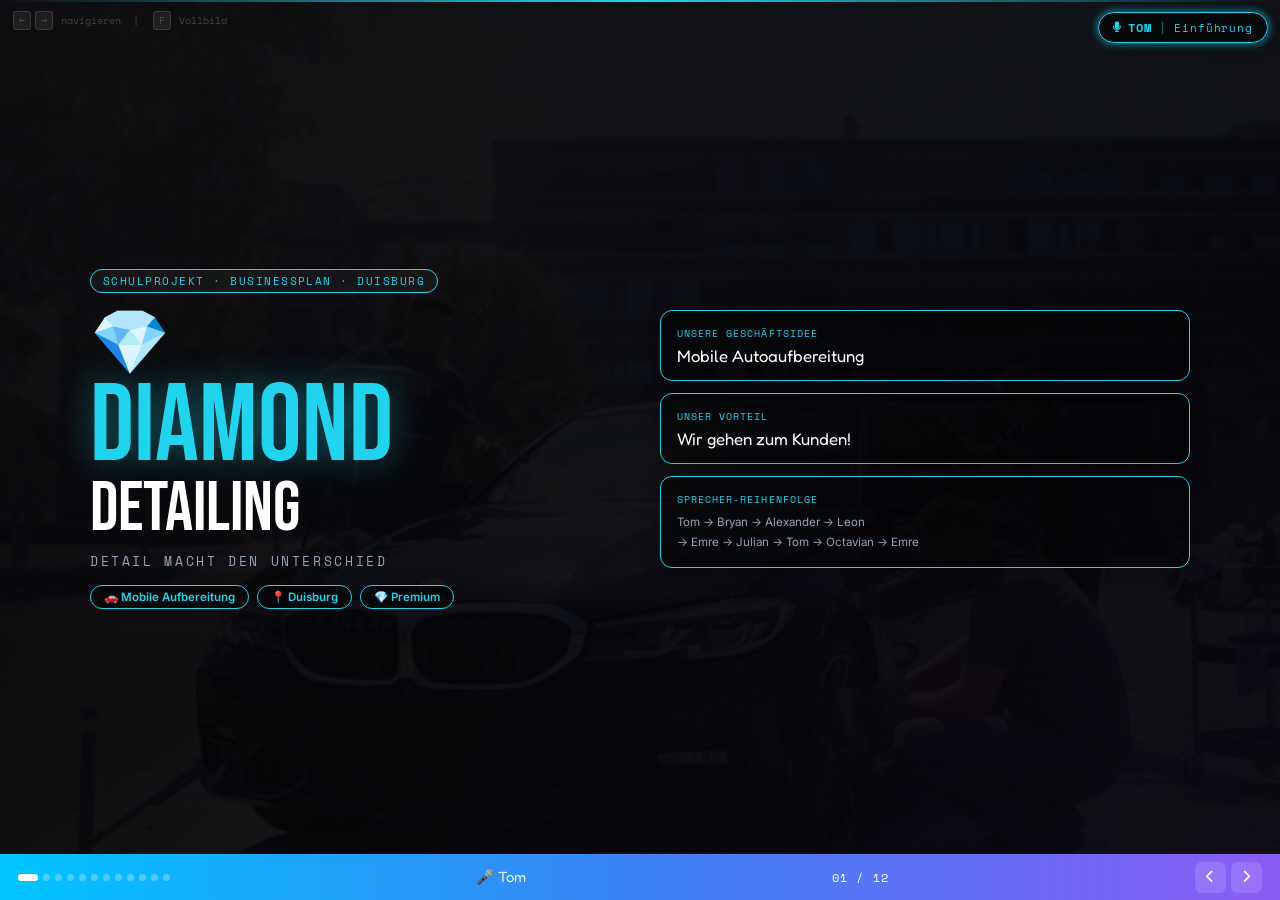
==== praesentation.html @ 2f17e59e "Add files via upload" ====
<!DOCTYPE html>
<html lang="de">
<head>
<meta charset="UTF-8">
<meta name="viewport" content="width=device-width, initial-scale=1.0">
<title>Diamond Detailing – Schulpräsentation</title>
<link href="https://fonts.googleapis.com/css2?family=Fredoka:wght@400;600;700&family=Inter:wght@300;400;500;600;700&family=Space+Mono&family=Bebas+Neue&display=swap" rel="stylesheet">
<link rel="stylesheet" href="https://cdnjs.cloudflare.com/ajax/libs/font-awesome/6.4.0/css/all.min.css">
<style>
:root {
    --bg:#050508; --text:#fff; --muted:#94a3b8;
    --card:rgba(255,255,255,0.03); --border:rgba(255,255,255,0.07);
    --tom:#22d3ee; --bryan:#a855f7; --alexander:#4ade80;
    --leon:#3b82f6; --emre:#fbbf24; --julian:#f472b6; --octavian:#f97316;
}
*,*::before,*::after{margin:0;padding:0;box-sizing:border-box}
body{background:var(--bg);color:var(--text);font-family:'Inter',sans-serif;overflow:hidden;width:100vw;height:100vh}

/* ===== PRESENTATION ===== */
#pres{width:100vw;height:100vh;position:relative;overflow:hidden}
.slide{
    position:absolute;inset:0;display:flex;flex-direction:column;
    align-items:center;justify-content:center;
    padding:30px 50px 52px;
    opacity:0;pointer-events:none;
    transform:translateX(60px);
    transition:opacity .6s ease,transform .6s cubic-bezier(.4,0,.2,1);
    background:var(--bg);overflow:hidden;
}
.slide.active{opacity:1;pointer-events:all;transform:translateX(0)}
.slide.exit{opacity:0;transform:translateX(-60px)}

/* dot grid bg */
.slide::before{
    content:'';position:absolute;inset:0;
    background-image:radial-gradient(circle,rgba(255,255,255,0.055) 1px,transparent 1px);
    background-size:36px 36px;z-index:0;pointer-events:none;
}

/* speaker accents */
.slide[data-spk="tom"]      {--ac:var(--tom)}
.slide[data-spk="bryan"]    {--ac:var(--bryan)}
.slide[data-spk="alexander"]{--ac:var(--alexander)}
.slide[data-spk="leon"]     {--ac:var(--leon)}
.slide[data-spk="emre"]     {--ac:var(--emre)}
.slide[data-spk="julian"]   {--ac:var(--julian)}
.slide[data-spk="octavian"] {--ac:var(--octavian)}

/* corner ambient glow */
.slide::after{
    content:'';position:absolute;inset:0;
    background:radial-gradient(ellipse at 0% 0%,rgba(255,255,255,0.03) 0%,transparent 50%),
               radial-gradient(ellipse at 100% 100%,rgba(168,85,247,0.04) 0%,transparent 50%);
    z-index:1;pointer-events:none;
}

.slide-inner{position:relative;z-index:2;width:100%;max-width:1100px}

/* ===== SPEAKER BADGE ===== */
.spk-badge{
    position:absolute;top:12px;right:12px;z-index:20;
    display:flex;align-items:center;gap:7px;
    padding:5px 14px;
    background:rgba(0,0,0,0.55);
    border:1px solid var(--ac);border-radius:30px;
    font-family:'Space Mono',monospace;font-size:0.7rem;
    color:var(--ac);letter-spacing:.08em;
    backdrop-filter:blur(8px);
    box-shadow:0 0 16px rgba(0,0,0,0.5),0 0 8px var(--ac);
}
.spk-badge .name{font-weight:700;font-size:0.78rem}

/* ===== SCANLINE ===== */
.scanline{
    position:absolute;top:0;left:0;right:0;height:2px;
    background:linear-gradient(90deg,transparent,var(--ac,rgba(34,211,238,.5)),transparent);
    animation:scan 6s linear infinite;z-index:3;pointer-events:none;
}
@keyframes scan{from{top:0}to{top:100%}}

/* ===== TYPOGRAPHY ===== */
.tag{
    display:inline-block;padding:3px 12px;
    background:rgba(255,255,255,0.04);border:1px solid var(--ac);
    border-radius:20px;font-size:.66rem;font-family:'Space Mono',monospace;
    text-transform:uppercase;letter-spacing:.14em;color:var(--ac);margin-bottom:9px;
}
.h1{font-family:'Bebas Neue',sans-serif;font-size:clamp(2.2rem,4.2vw,3.8rem);line-height:1;letter-spacing:.03em;margin-bottom:3px}
.h1 .ac{color:var(--ac)}
.sub{font-family:'Fredoka',sans-serif;font-size:clamp(1rem,1.8vw,1.4rem);color:var(--muted);margin-bottom:12px}
.divider{width:55px;height:3px;background:linear-gradient(90deg,var(--ac),transparent);border-radius:2px;margin:7px 0 13px}

/* ===== LAYOUT ===== */
.two-col{display:grid;grid-template-columns:1fr 1fr;gap:18px;align-items:start}
.three-col{display:grid;grid-template-columns:1fr 1fr 1fr;gap:12px}

/* ===== CARDS ===== */
.card{background:var(--card);border:1px solid var(--border);border-radius:12px;padding:14px 16px}
.ac-card{background:rgba(0,0,0,0.45);border:1px solid var(--ac);border-radius:12px;padding:14px 16px;box-shadow:0 0 20px rgba(0,0,0,.4),inset 0 0 16px rgba(0,0,0,.2)}

/* ===== BULLETS ===== */
.bullets{list-style:none;display:flex;flex-direction:column;gap:8px}
.bullets li{display:flex;align-items:flex-start;gap:8px;font-size:.87rem;line-height:1.5;color:var(--muted)}
.bullets li::before{content:'▸';color:var(--ac);font-size:.7rem;margin-top:3px;flex-shrink:0}
.bullets li strong{color:white}

/* ===== COST ROWS ===== */
.costs{display:flex;flex-direction:column;gap:3px}
.cr{display:flex;justify-content:space-between;align-items:center;padding:7px 11px;border-radius:7px;background:rgba(255,255,255,0.02);font-size:.8rem}
.cr.tot{background:rgba(0,0,0,.5);border:1px solid var(--ac);font-weight:600;margin-top:3px}
.cr-l{color:var(--muted)}
.cr-v{font-family:'Space Mono',monospace;font-weight:600}
.green{color:#4ade80}.red{color:#f87171}.amber{color:#fbbf24}.blue{color:#3b82f6}.orange{color:#f97316}
.ac-col{color:var(--ac)}

/* ===== IMAGE FRAME ===== */
.img-frame{border-radius:12px;overflow:hidden;border:2px solid rgba(255,255,255,0.09);position:relative}
.img-frame img{width:100%;height:100%;object-fit:cover;display:block}
.img-cap{position:absolute;bottom:0;left:0;right:0;padding:5px 11px;background:rgba(0,0,0,.75);font-size:.68rem;font-family:'Space Mono',monospace;color:var(--ac);text-align:center;letter-spacing:.08em}

/* ===== STEPS ===== */
.steps{display:flex;flex-direction:column;gap:7px}
.step{display:flex;gap:10px;align-items:center;padding:8px 12px;background:var(--card);border:1px solid var(--border);border-radius:8px}
.step-n{width:26px;height:26px;border-radius:50%;background:var(--ac);color:#000;font-weight:700;font-size:.75rem;display:flex;align-items:center;justify-content:center;flex-shrink:0}
.step-t{font-size:.79rem;color:var(--muted);line-height:1.4}
.step-t strong{color:white;display:block}

/* ===== GEAR GRID ===== */
.gear-grid{display:grid;grid-template-columns:1fr 1fr;gap:5px}
.gear{display:flex;justify-content:space-between;align-items:center;padding:7px 11px;background:var(--card);border:1px solid var(--border);border-radius:7px}
.gear-n{font-size:.78rem;color:var(--muted);display:flex;align-items:center;gap:6px}
.gear-p{font-family:'Space Mono',monospace;font-size:.76rem;color:var(--ac);font-weight:600}

/* ===== TARGET CARDS ===== */
.tc{display:flex;gap:12px;align-items:flex-start;padding:12px 14px;background:var(--card);border:1px solid var(--border);border-radius:12px;transition:border-color .3s}
.tc:hover{border-color:var(--ac)}
.tc-title{font-family:'Fredoka',sans-serif;font-size:.95rem;color:var(--ac);margin-bottom:4px}
.tc-desc{font-size:.76rem;color:var(--muted);line-height:1.5}

/* ===== PRICE PKG ===== */
.pkg{background:var(--card);border:1px solid var(--border);border-radius:12px;padding:16px 12px;text-align:center;position:relative}
.pkg.feat{border-color:var(--ac);background:rgba(0,0,0,.5)}
.pkg.feat::before{content:'★ BELIEBT';position:absolute;top:-9px;left:50%;transform:translateX(-50%);background:var(--ac);color:#000;font-size:.58rem;font-weight:700;font-family:'Space Mono',monospace;padding:2px 9px;border-radius:9px;letter-spacing:.08em;white-space:nowrap}
.pkg-name{font-family:'Space Mono',monospace;font-size:.66rem;color:var(--muted);text-transform:uppercase;letter-spacing:.1em;margin-bottom:5px}
.pkg-val{font-family:'Bebas Neue',sans-serif;font-size:2.3rem;color:var(--ac);line-height:1}
.pkg-desc{font-size:.7rem;color:var(--muted);margin-top:5px;line-height:1.4}

/* ===== STAT BOX ===== */
.stat{background:rgba(0,0,0,.45);border:1px solid var(--ac);border-radius:11px;padding:16px 12px;text-align:center}
.stat-n{font-family:'Bebas Neue',sans-serif;font-size:2.6rem;color:var(--ac);line-height:1;text-shadow:0 0 14px var(--ac)}
.stat-u{font-size:.65rem;color:var(--muted);font-family:'Space Mono',monospace;letter-spacing:.08em}
.stat-d{font-size:.72rem;color:var(--muted);margin-top:4px;line-height:1.4}

/* ===== CHANNEL ===== */
.chan{display:flex;gap:11px;align-items:flex-start;padding:11px 13px;background:var(--card);border:1px solid var(--border);border-radius:11px}
.chan-ico{width:38px;height:38px;border-radius:9px;display:flex;align-items:center;justify-content:center;font-size:1.1rem;flex-shrink:0}
.chan-body h4{font-family:'Fredoka',sans-serif;font-size:.88rem;margin-bottom:2px}
.chan-body p{font-size:.73rem;color:var(--muted);line-height:1.4}

/* ===== BROWSER MOCK ===== */
.browser{background:rgba(0,0,0,.55);border:1px solid rgba(255,255,255,.1);border-radius:11px;overflow:hidden}
.browser-bar{padding:7px 12px;background:rgba(255,255,255,.04);border-bottom:1px solid rgba(255,255,255,.07);display:flex;align-items:center;gap:7px}
.bdot{width:7px;height:7px;border-radius:50%}
.burl{flex:1;background:rgba(255,255,255,.05);border-radius:5px;padding:3px 9px;font-size:.68rem;font-family:'Space Mono',monospace;color:var(--muted)}

/* ===== ANIMATIONS ===== */
@keyframes fadeUp   {from{opacity:0;transform:translateY(22px)}to{opacity:1;transform:translateY(0)}}
@keyframes fadeLeft {from{opacity:0;transform:translateX(-28px)}to{opacity:1;transform:translateX(0)}}
@keyframes fadeRight{from{opacity:0;transform:translateX(28px)}to{opacity:1;transform:translateX(0)}}
@keyframes scaleIn  {from{opacity:0;transform:scale(.76)}to{opacity:1;transform:scale(1)}}
@keyframes glow{0%,100%{text-shadow:0 0 20px var(--ac)}50%{text-shadow:0 0 40px var(--ac),0 0 70px var(--ac)}}
@keyframes float{0%,100%{transform:translateY(0)}50%{transform:translateY(-8px)}}
@keyframes borderPulse{0%,100%{box-shadow:0 0 6px rgba(0,0,0,.2)}50%{box-shadow:0 0 22px var(--ac)}}

.slide.active .au{animation:fadeUp    .55s ease forwards}
.slide.active .al{animation:fadeLeft  .55s ease forwards}
.slide.active .ar{animation:fadeRight .55s ease forwards}
.slide.active .as{animation:scaleIn   .45s ease forwards}

.d1{animation-delay:.06s!important;opacity:0}
.d2{animation-delay:.18s!important;opacity:0}
.d3{animation-delay:.30s!important;opacity:0}
.d4{animation-delay:.42s!important;opacity:0}
.d5{animation-delay:.54s!important;opacity:0}
.d6{animation-delay:.66s!important;opacity:0}
.d7{animation-delay:.78s!important;opacity:0}

/* ===== NAV BAR ===== */
#nav{
    position:fixed;bottom:0;left:0;right:0;z-index:100;
    height:46px;background:linear-gradient(90deg,#00c4ff,#3b82f6,#8b5cf6);
    display:flex;align-items:center;justify-content:space-between;padding:0 18px;
}
#dots{display:flex;gap:5px;align-items:center}
.dot{width:7px;height:7px;border-radius:50%;background:rgba(255,255,255,.28);cursor:pointer;transition:all .3s}
.dot.on{background:white;width:20px;border-radius:3px}
#counter{font-family:'Space Mono',monospace;font-size:.72rem;color:white;letter-spacing:.1em}
#spk-label{font-family:'Fredoka',sans-serif;font-size:.92rem;color:white;opacity:.92}
.nb{background:rgba(255,255,255,.14);border:none;color:white;width:31px;height:31px;border-radius:7px;cursor:pointer;font-size:.82rem;display:flex;align-items:center;justify-content:center;transition:background .2s}
.nb:hover{background:rgba(255,255,255,.28)}
#ctrls{display:flex;gap:5px;align-items:center}

/* ===== HINTS ===== */
#hints{position:fixed;top:11px;left:11px;z-index:100;font-size:.63rem;font-family:'Space Mono',monospace;color:rgba(255,255,255,.22);pointer-events:none}
.k{display:inline-block;background:rgba(255,255,255,.07);border:1px solid rgba(255,255,255,.12);border-radius:3px;padding:1px 5px;margin:0 2px}

/* ===== SLIDE 1 (title bg) ===== */
.hero-bg{position:absolute;inset:0;z-index:1}
.hero-bg img{width:100%;height:100%;object-fit:cover;opacity:.18}
.hero-bg::after{content:'';position:absolute;inset:0;background:linear-gradient(135deg,rgba(5,5,8,.92) 0%,rgba(5,5,8,.65) 50%,rgba(5,5,8,.85) 100%)}
.t1-main{font-family:'Bebas Neue',sans-serif;font-size:clamp(4rem,8.5vw,8rem);line-height:.88;color:var(--ac);text-shadow:0 0 35px rgba(34,211,238,.4);animation:glow 3s ease infinite}
.t1-sub{font-family:'Bebas Neue',sans-serif;font-size:clamp(2.8rem,5.5vw,5.2rem);line-height:.95;color:white}
.t1-slogan{font-family:'Space Mono',monospace;font-size:.82rem;color:var(--muted);letter-spacing:.2em;text-transform:uppercase;margin-top:8px}
.diamond-float{font-size:4rem;animation:float 3s ease infinite;display:block}
.pill{padding:4px 13px;border-radius:18px;font-size:.72rem;font-weight:600;border:1px solid var(--ac);color:var(--ac);background:rgba(0,0,0,.4)}
</style>
</head>
<body>

<div id="hints"><span class="k">←</span><span class="k">→</span> navigieren &nbsp;|&nbsp; <span class="k">F</span> Vollbild</div>

<div id="nav">
    <div id="dots"></div>
    <span id="spk-label">🎤 Tom</span>
    <span id="counter">01 / 12</span>
    <div id="ctrls">
        <button class="nb" id="prev"><i class="fa fa-chevron-left"></i></button>
        <button class="nb" id="next"><i class="fa fa-chevron-right"></i></button>
    </div>
</div>

<div id="pres">

<!-- ════════════════════════════════════════════════════════════
     FOLIE 01 — TOM — TITELFOLIE
════════════════════════════════════════════════════════════ -->
<div class="slide active" id="s1" data-spk="tom" data-label="🎤 Tom – Einführung">
    <div class="hero-bg"><img src="hero_bmw.jpg" alt="Premium Auto"></div>
    <div class="scanline"></div>
    <div class="spk-badge"><i class="fa fa-microphone"></i><span class="name">TOM</span><span style="opacity:.6">|</span>Einführung</div>

    <div class="slide-inner" style="position:relative;z-index:5">
        <div class="two-col" style="align-items:center;gap:40px">
            <div>
                <div class="au d1"><span class="tag">Schulprojekt · Businessplan · Duisburg</span></div>
                <div class="au d2">
                    <span class="diamond-float">💎</span>
                    <div class="t1-main">DIAMOND</div>
                    <div class="t1-sub">DETAILING</div>
                </div>
                <div class="au d3"><div class="t1-slogan">DETAIL MACHT DEN UNTERSCHIED</div></div>
                <div class="au d4" style="display:flex;gap:8px;flex-wrap:wrap;margin-top:14px">
                    <span class="pill">🚗 Mobile Aufbereitung</span>
                    <span class="pill">📍 Duisburg</span>
                    <span class="pill">💎 Premium</span>
                </div>
            </div>
            <div style="display:flex;flex-direction:column;gap:12px">
                <div class="au d3 ac-card">
                    <div style="font-size:.65rem;font-family:'Space Mono',monospace;color:var(--ac);text-transform:uppercase;letter-spacing:.1em;margin-bottom:5px">Unsere Geschäftsidee</div>
                    <div style="font-family:'Fredoka',sans-serif;font-size:1.05rem">Mobile Autoaufbereitung</div>
                </div>
                <div class="au d4 ac-card">
                    <div style="font-size:.65rem;font-family:'Space Mono',monospace;color:var(--ac);text-transform:uppercase;letter-spacing:.1em;margin-bottom:5px">Unser Vorteil</div>
                    <div style="font-family:'Fredoka',sans-serif;font-size:1.05rem">Wir gehen zum Kunden!</div>
                </div>
                <div class="au d5 ac-card">
                    <div style="font-size:.65rem;font-family:'Space Mono',monospace;color:var(--ac);text-transform:uppercase;letter-spacing:.1em;margin-bottom:5px">Sprecher-Reihenfolge</div>
                    <div style="font-size:.72rem;color:var(--muted);line-height:1.8">Tom → Bryan → Alexander → Leon<br>→ Emre → Julian → Tom → Octavian → Emre</div>
                </div>
            </div>
        </div>
    </div>
</div>

<!-- ════════════════════════════════════════════════════════════
     FOLIE 02 — TOM — GESCHÄFTSIDEE + DER UNTERSCHIED
════════════════════════════════════════════════════════════ -->
<div class="slide" id="s2" data-spk="tom" data-label="🎤 Tom – Geschäftsidee">
    <div class="scanline"></div>
    <div class="spk-badge"><i class="fa fa-microphone"></i><span class="name">TOM</span><span style="opacity:.6">|</span>Geschäftsidee</div>

    <div class="slide-inner">
        <div class="au d1">
            <span class="tag">Folie 02 · Der Unterschied</span>
            <h2 class="h1">DER <span class="ac">UNTERSCHIED</span></h2>
            <p class="sub">Wir gehen zum Kunden – der Kunde muss nicht zu uns!</p>
            <div class="divider"></div>
        </div>
        <div class="two-col">
            <div>
                <ul class="bullets au d2">
                    <li>Wir haben uns als Geschäftsidee eine <strong>mobile Autoaufbereitung</strong> überlegt</li>
                    <li>Name: <strong>Diamond Detailing</strong> – Fahrzeuge professionell innen & außen reinigen</li>
                    <li>Im Gegensatz zu normalen Waschanlagen <strong>fahren wir direkt zum Kunden</strong></li>
                    <li>Kunden <strong>sparen Zeit</strong> – kein Extra-Trip zur Waschanlage nötig</li>
                    <li>Unsere Konkurrenz: normale Waschanlagen, die keinen <strong>mobilen Service</strong> anbieten</li>
                    <li>Besonders praktisch für <strong>Firmen oder Menschen mit wenig Zeit</strong></li>
                </ul>
                <div class="au d4" style="margin-top:14px;display:grid;grid-template-columns:1fr 1fr;gap:10px">
                    <div style="background:rgba(255,75,43,.06);border:1px solid rgba(255,75,43,.25);border-radius:10px;padding:12px;text-align:center">
                        <div style="font-size:1.4rem;margin-bottom:4px">😤</div>
                        <div style="font-family:'Fredoka',sans-serif;font-size:.88rem;color:#f87171">Normale Waschanlage</div>
                        <div style="font-size:.7rem;color:var(--muted);margin-top:3px">Kunde muss selbst hinfahren</div>
                    </div>
                    <div style="background:rgba(34,211,238,.06);border:1px solid rgba(34,211,238,.3);border-radius:10px;padding:12px;text-align:center">
                        <div style="font-size:1.4rem;margin-bottom:4px">😊</div>
                        <div style="font-family:'Fredoka',sans-serif;font-size:.88rem;color:var(--ac)">Diamond Detailing</div>
                        <div style="font-size:.7rem;color:var(--muted);margin-top:3px">Wir kommen zum Kunden!</div>
                    </div>
                </div>
            </div>
            <div class="au d3">
                <div class="img-frame" style="height:290px">
                    <img src="before.jpg" alt="Schmutziges Auto – das Problem" style="object-position:center">
                    <div class="img-cap">⚠️ VORHER – ohne professionelle Aufbereitung</div>
                </div>
                <div class="au d5" style="margin-top:10px;padding:11px 14px;background:rgba(34,211,238,.06);border:1px solid rgba(34,211,238,.25);border-radius:10px;text-align:center">
                    <div style="font-size:1.5rem;font-family:'Fredoka',sans-serif;color:var(--ac)">WIR LÖSEN DIESES PROBLEM</div>
                    <div style="font-size:.73rem;color:var(--muted);margin-top:2px">Mobil · Professionell · Direkt bei dir zuhause</div>
                </div>
            </div>
        </div>
    </div>
</div>

<!-- ════════════════════════════════════════════════════════════
     FOLIE 03 — BRYAN — DIENSTLEISTUNGEN + ABLAUF
════════════════════════════════════════════════════════════ -->
<div class="slide" id="s3" data-spk="bryan" data-label="🎤 Bryan – Dienstleistungen">
    <div class="scanline"></div>
    <div class="spk-badge"><i class="fa fa-microphone"></i><span class="name">BRYAN</span><span style="opacity:.6">|</span>Dienstleistungen</div>

    <div class="slide-inner">
        <div class="au d1">
            <span class="tag">Folie 03 · Produkt & Dienstleistung</span>
            <h2 class="h1">DIENST<span class="ac">LEISTUNGEN</span></h2>
            <div class="divider"></div>
        </div>
        <div class="two-col">
            <div>
                <div class="three-col au d2" style="margin-bottom:12px">
                    <div class="card" style="text-align:center;border-color:rgba(168,85,247,.3)">
                        <div style="font-size:2rem;margin-bottom:8px">🛁</div>
                        <div style="font-family:'Fredoka',sans-serif;font-size:.95rem;color:var(--ac);margin-bottom:4px">Innenreinigung</div>
                        <div style="font-size:.72rem;color:var(--muted)">Saugen, Wischen, Polster, Desinfizieren</div>
                    </div>
                    <div class="card" style="text-align:center;border-color:rgba(168,85,247,.3)">
                        <div style="font-size:2rem;margin-bottom:8px">🚿</div>
                        <div style="font-family:'Fredoka',sans-serif;font-size:.95rem;color:var(--ac);margin-bottom:4px">Außenwäsche</div>
                        <div style="font-size:.72rem;color:var(--muted)">Handwäsche, Felgen, Glas, Trocknung</div>
                    </div>
                    <div class="card" style="text-align:center;border-color:rgba(168,85,247,.3)">
                        <div style="font-size:2rem;margin-bottom:8px">✨</div>
                        <div style="font-family:'Fredoka',sans-serif;font-size:.95rem;color:var(--ac);margin-bottom:4px">Politur</div>
                        <div style="font-size:.72rem;color:var(--muted)">Lackpolitur, Kratzer, Wachs, Schutz</div>
                    </div>
                </div>
                <div class="au d4">
                    <div class="img-frame" style="height:200px">
                        <img src="after.jpg" alt="Sauberes Fahrzeug – Ergebnis">
                        <div class="img-cap">✅ NACHHER – das Ergebnis unserer Arbeit</div>
                    </div>
                </div>
            </div>
            <div>
                <div style="font-family:'Fredoka',sans-serif;font-size:.95rem;color:var(--ac);margin-bottom:8px" class="au d2">📋 Ablauf bei jedem Auftrag</div>
                <div class="steps au d3">
                    <div class="step"><div class="step-n">1</div><div class="step-t"><strong>Termin vereinbaren</strong>WhatsApp, Website oder Telefon</div></div>
                    <div class="step"><div class="step-n">2</div><div class="step-t"><strong>Anfahrt zum Kunden</strong>Wir kommen mit allem Equipment</div></div>
                    <div class="step"><div class="step-n">3</div><div class="step-t"><strong>Außen reinigen</strong>Hochdruckreiniger, Handwäsche, Felgen</div></div>
                    <div class="step"><div class="step-n">4</div><div class="step-t"><strong>Innen saugen & reinigen</strong>Nassauger, Dampfreiniger, Polster</div></div>
                    <div class="step"><div class="step-n">5</div><div class="step-t"><strong>Polieren & Finish</strong>Lackpolitur, Wachs, letzter Check</div></div>
                    <div class="step"><div class="step-n">6</div><div class="step-t"><strong>Übergabe & Zahlung</strong>Fotos, Kundenbewertung, Bezahlung</div></div>
                </div>
            </div>
        </div>
    </div>
</div>

<!-- ════════════════════════════════════════════════════════════
     FOLIE 04 — BRYAN — GERÄTE + ANSCHAFFUNGSKOSTEN
════════════════════════════════════════════════════════════ -->
<div class="slide" id="s4" data-spk="bryan" data-label="🎤 Bryan – Geräte & Kosten">
    <div class="scanline"></div>
    <div class="spk-badge"><i class="fa fa-microphone"></i><span class="name">BRYAN</span><span style="opacity:.6">|</span>Geräte & Kosten</div>

    <div class="slide-inner">
        <div class="au d1">
            <span class="tag">Folie 04 · Erste Anschaffungskosten</span>
            <h2 class="h1">GERÄTE & <span class="ac">ANSCHAFFUNG</span></h2>
            <div class="divider"></div>
        </div>
        <div class="two-col">
            <div>
                <div style="font-family:'Fredoka',sans-serif;font-size:.92rem;color:var(--ac);margin-bottom:7px" class="au d1">🔧 Benötigte Geräte + Preise</div>
                <div class="gear-grid au d2">
                    <div class="gear"><div class="gear-n"><span>🔫</span>Hochdruckreiniger</div><div class="gear-p">~300€</div></div>
                    <div class="gear"><div class="gear-n"><span>🌀</span>Industriestaubsauger</div><div class="gear-p">~200€</div></div>
                    <div class="gear"><div class="gear-n"><span>⚙️</span>Poliermaschine</div><div class="gear-p">~150€</div></div>
                    <div class="gear"><div class="gear-n"><span>🧽</span>Mikrofasertücher</div><div class="gear-p">~100€</div></div>
                    <div class="gear"><div class="gear-n"><span>🖌️</span>Bürsten-Set</div><div class="gear-p">~50€</div></div>
                    <div class="gear"><div class="gear-n"><span>🧴</span>Reinigungsmittel</div><div class="gear-p">~300€</div></div>
                    <div class="gear"><div class="gear-n"><span>🪣</span>Wasserbehälter</div><div class="gear-p">~200€</div></div>
                    <div class="gear" style="border-color:rgba(168,85,247,.4);background:rgba(168,85,247,.06)">
                        <div class="gear-n" style="color:var(--ac);font-weight:600">📦 GESAMT</div>
                        <div class="gear-p" style="font-size:.9rem">~1.300€</div>
                    </div>
                </div>
            </div>
            <div>
                <div class="au d2" style="font-family:'Fredoka',sans-serif;font-size:.92rem;color:var(--ac);margin-bottom:7px">💡 Warum diese Geräte?</div>
                <ul class="bullets au d3" style="margin-bottom:12px">
                    <li><strong>Hochdruckreiniger</strong> – für gründliche Außenwäsche, auch ohne Wasseranschluss</li>
                    <li><strong>Staubsauger</strong> – für Teppiche, Sitze und schwer erreichbare Stellen</li>
                    <li><strong>Poliermaschine</strong> – für professionellen Lackglanz bei Polituraufträgen</li>
                    <li><strong>Wasserbehälter</strong> – da wir mobil sind und keinen festen Wasseranschluss haben</li>
                    <li><strong>Reinigungsmittel</strong> – Spezialprodukte für Leder, Kunststoff, Glas, Lack</li>
                </ul>
                <div class="au d4">
                    <div class="img-frame" style="height:160px">
                        <img src="after_interior.png" alt="Sauberer Innenraum" onerror="this.parentElement.style.display='none'">
                        <div class="img-cap">✅ Professionelle Innenreinigung</div>
                    </div>
                </div>
                <div class="au d5" style="margin-top:10px;padding:12px;background:rgba(168,85,247,.08);border:1px solid rgba(168,85,247,.3);border-radius:10px;text-align:center">
                    <div style="font-size:.65rem;color:var(--muted);font-family:'Space Mono',monospace">GERÄTE GESAMT</div>
                    <div style="font-family:'Bebas Neue',sans-serif;font-size:2.3rem;color:var(--ac);line-height:1.1">~1.300 €</div>
                    <div style="font-size:.68rem;color:var(--muted)">Vans und weitere Kosten → Leon erklärt mehr</div>
                </div>
            </div>
        </div>
    </div>
</div>

<!-- ════════════════════════════════════════════════════════════
     FOLIE 05 — ALEXANDER — ZIELGRUPPE
════════════════════════════════════════════════════════════ -->
<div class="slide" id="s5" data-spk="alexander" data-label="🎤 Alexander – Zielgruppe">
    <div class="scanline"></div>
    <div class="spk-badge"><i class="fa fa-microphone"></i><span class="name">ALEXANDER</span><span style="opacity:.6">|</span>Zielgruppe</div>

    <div class="slide-inner">
        <div class="au d1">
            <span class="tag">Folie 05 · Zielgruppe</span>
            <h2 class="h1">ZIEL<span class="ac">GRUPPE</span></h2>
            <p class="sub">Wer braucht unseren Service – und warum?</p>
            <div class="divider"></div>
        </div>
        <div class="two-col">
            <div style="display:flex;flex-direction:column;gap:9px">
                <div class="tc au d2">
                    <span style="font-size:2rem;flex-shrink:0">👔</span>
                    <div>
                        <div class="tc-title">Privatkunden</div>
                        <div class="tc-desc">Berufstätige und Familien haben im Alltag keine Zeit, ihr Auto selbst gründlich zu reinigen. Sie profitieren vom mobilen Service direkt zu Hause oder bei der Arbeit.</div>
                    </div>
                </div>
                <div class="tc au d3">
                    <span style="font-size:2rem;flex-shrink:0">🏢</span>
                    <div>
                        <div class="tc-title">Firmenkunden (B2B)</div>
                        <div class="tc-desc">Unternehmen brauchen saubere Fahrzeuge für ihr Image und ihre Mitarbeiter. Besonders im Duisburger Industriegebiet gibt es viele solche Firmen.</div>
                    </div>
                </div>
                <div class="tc au d4" style="border-color:rgba(74,222,128,.3)">
                    <span style="font-size:2rem;flex-shrink:0">👵</span>
                    <div>
                        <div class="tc-title" style="color:#4ade80">Ältere Menschen</div>
                        <div class="tc-desc">Ältere Personen können oft nicht mehr selbst zur Waschanlage fahren. Sie profitieren besonders davon, dass wir direkt zu ihnen nach Hause kommen.</div>
                    </div>
                </div>
            </div>
            <div class="au d3">
                <div class="img-frame" style="height:285px">
                    <img src="elderly_customer.png" alt="Ältere Kundin mit schmutzigem Auto" onerror="this.src='before.jpg'">
                    <div class="img-cap">👵 Typische Kundin – wir kommen zu ihr nach Hause!</div>
                </div>
                <div class="au d5" style="margin-top:10px;padding:11px 14px;background:rgba(74,222,128,.05);border:1px solid rgba(74,222,128,.25);border-radius:10px">
                    <div style="font-size:.65rem;font-family:'Space Mono',monospace;color:#4ade80;margin-bottom:3px">MARKTERKENNTNIS</div>
                    <div style="font-size:.8rem;color:var(--muted)">"Viele Menschen haben keine Zeit oder Möglichkeit, ihr Auto selbst gründlich zu reinigen."</div>
                </div>
            </div>
        </div>
    </div>
</div>

<!-- ════════════════════════════════════════════════════════════
     FOLIE 06 — ALEXANDER — PREISE + UMSATZ
════════════════════════════════════════════════════════════ -->
<div class="slide" id="s6" data-spk="alexander" data-label="🎤 Alexander – Preise & Umsatz">
    <div class="scanline"></div>
    <div class="spk-badge"><i class="fa fa-microphone"></i><span class="name">ALEXANDER</span><span style="opacity:.6">|</span>Preise & Umsatz</div>

    <div class="slide-inner">
        <div class="au d1">
            <span class="tag">Folie 06 · Preise & Einnahmen</span>
            <h2 class="h1">PREISE & <span class="ac">UMSATZ</span></h2>
            <div class="divider"></div>
        </div>
        <div class="two-col">
            <div>
                <div style="font-family:'Fredoka',sans-serif;font-size:.92rem;color:var(--ac);margin-bottom:9px" class="au d1">💰 Unsere Preisstruktur</div>
                <div class="three-col au d2">
                    <div class="pkg">
                        <div class="pkg-name">Außenwäsche</div>
                        <div class="pkg-val">80€</div>
                        <div class="pkg-desc">Handwäsche, Felgen, Trocknung</div>
                    </div>
                    <div class="pkg feat">
                        <div class="pkg-name">Komplett</div>
                        <div class="pkg-val">150€</div>
                        <div class="pkg-desc">Innen + Außen, alles inklusive</div>
                    </div>
                    <div class="pkg">
                        <div class="pkg-name">Premium</div>
                        <div class="pkg-val">250€</div>
                        <div class="pkg-desc">Lackpolitur + Vollaufbereitung</div>
                    </div>
                </div>
                <div class="au d3" style="margin-top:13px">
                    <div style="font-family:'Fredoka',sans-serif;font-size:.92rem;color:var(--ac);margin-bottom:7px">📈 Umsatzplanung (realistisch)</div>
                    <div class="costs">
                        <div class="cr"><span class="cr-l">Privatkunden (Ø 20/Mo. × 115€)</span><span class="cr-v green">2.300 €</span></div>
                        <div class="cr"><span class="cr-l">Firmenkunden (2 × 500€)</span><span class="cr-v green">1.000 €</span></div>
                        <div class="cr"><span class="cr-l">Premium-Aufträge (Ø 3 × 250€)</span><span class="cr-v green">750 €</span></div>
                        <div class="cr tot"><span class="cr-l">Monatlicher Umsatz (Ziel)</span><span class="cr-v ac-col">~4.050 €</span></div>
                    </div>
                </div>
            </div>
            <div>
                <ul class="bullets au d2" style="margin-bottom:14px">
                    <li><strong>Langsam starten</strong> – realistisch planen, nicht überschätzen</li>
                    <li>Firmen brauchen saubere Fahrzeuge für ihr <strong>Image</strong></li>
                    <li>Ältere Menschen profitieren, da <strong>wir zu ihnen kommen</strong></li>
                    <li>Empfehlungsprogramm: <strong>10% Rabatt</strong> für Weiterempfehlungen</li>
                    <li>B2B-Verträge für <strong>stabile monatliche Einnahmen</strong></li>
                </ul>
                <div class="au d3" style="display:grid;grid-template-columns:1fr 1fr;gap:10px">
                    <div class="stat">
                        <div class="stat-n">48K</div>
                        <div class="stat-u">€ / JAHR</div>
                        <div class="stat-d">Jahresumsatz Ziel (Jahr 1)</div>
                    </div>
                    <div class="stat">
                        <div class="stat-n" style="font-size:2rem">Monat 4</div>
                        <div class="stat-u">BREAK-EVEN</div>
                        <div class="stat-d">Ab wann wir Gewinn machen</div>
                    </div>
                </div>
                <div class="au d4" style="margin-top:10px">
                    <div class="img-frame" style="height:140px">
                        <img src="before_wheels_new.png" alt="Vorher Felgen" onerror="this.src='before.jpg'">
                        <div class="img-cap">Vorher – Nachher: Der Unterschied ist deutlich sichtbar</div>
                    </div>
                </div>
            </div>
        </div>
    </div>
</div>

<!-- ════════════════════════════════════════════════════════════
     FOLIE 07 — LEON — STANDORT + VANS + ENTWICKLUNG
════════════════════════════════════════════════════════════ -->
<div class="slide" id="s7" data-spk="leon" data-label="🎤 Leon – Standort & Vans">
    <div class="hero-bg"><img src="duisburg_bg.png" alt="Duisburg" style="opacity:.1"></div>
    <div class="scanline"></div>
    <div class="spk-badge"><i class="fa fa-microphone"></i><span class="name">LEON</span><span style="opacity:.6">|</span>Standort & Vans</div>

    <div class="slide-inner" style="position:relative;z-index:5">
        <div class="au d1">
            <span class="tag">Folie 07 · Standort & Fahrzeuge</span>
            <h2 class="h1">STANDORT & <span class="ac">VANS</span> 📍</h2>
            <div class="divider"></div>
        </div>
        <div class="two-col">
            <div>
                <div style="font-family:'Fredoka',sans-serif;font-size:.92rem;color:var(--ac);margin-bottom:7px" class="au d1">📍 Unser Standort – Duisburg</div>
                <div style="display:flex;flex-direction:column;gap:7px" class="au d2">
                    <div style="display:flex;gap:11px;align-items:flex-start;padding:9px 13px;background:var(--card);border:1px solid var(--border);border-radius:9px">
                        <span style="font-size:1.3rem;flex-shrink:0">🏭</span>
                        <div><div style="font-family:'Fredoka',sans-serif;font-size:.88rem;margin-bottom:2px">Duisburg Industriegebiet</div><div style="font-size:.72rem;color:var(--muted)">Hohe Dichte an Firmenkunden & Gewerbebetrieben</div></div>
                    </div>
                    <div style="display:flex;gap:11px;align-items:flex-start;padding:9px 13px;background:var(--card);border:1px solid var(--border);border-radius:9px">
                        <span style="font-size:1.3rem;flex-shrink:0">🏢</span>
                        <div><div style="font-family:'Fredoka',sans-serif;font-size:.88rem;margin-bottom:2px">Viele Firmen in der Nähe</div><div style="font-size:.72rem;color:var(--muted)">Firmenflotten als direkte B2B-Kunden</div></div>
                    </div>
                    <div style="display:flex;gap:11px;align-items:flex-start;padding:9px 13px;background:var(--card);border:1px solid var(--border);border-radius:9px">
                        <span style="font-size:1.3rem;flex-shrink:0">🛣️</span>
                        <div><div style="font-family:'Fredoka',sans-serif;font-size:.88rem;margin-bottom:2px">Gute Verkehrslage</div><div style="font-size:.72rem;color:var(--muted)">A3, A40, A57 – ganz NRW erreichbar</div></div>
                    </div>
                    <div style="display:flex;gap:11px;align-items:flex-start;padding:9px 13px;background:var(--card);border:1px solid var(--border);border-radius:9px">
                        <span style="font-size:1.3rem;flex-shrink:0">🏙️</span>
                        <div><div style="font-family:'Fredoka',sans-serif;font-size:.88rem;margin-bottom:2px">Zukunft: Fester Standort</div><div style="font-size:.72rem;color:var(--muted)">Langfristig eigene Waschanlage oder Werkstatt eröffnen</div></div>
                    </div>
                </div>
            </div>
            <div>
                <div style="font-family:'Fredoka',sans-serif;font-size:.92rem;color:var(--ac);margin-bottom:7px" class="au d2">🚐 Unsere Fahrzeuge (VW Transporter)</div>
                <div class="au d3">
                    <div class="img-frame" style="height:190px;background:rgba(255,255,255,.05)">
                        <img src="diamond_vans.png" alt="Diamond Detailing Vans" style="object-fit:contain;padding:10px" onerror="this.style.display='none'">
                        <div class="img-cap">🚐 Diamond Detailing – Mit unseren gebrandeten Vans zum Kunden</div>
                    </div>
                </div>
                <div class="au d4" style="margin-top:10px">
                    <div class="costs">
                        <div class="cr"><span class="cr-l">🚐 Gebrauchte Vans (1–2 Stück)</span><span class="cr-v blue">8.000–12.000€</span></div>
                        <div class="cr"><span class="cr-l">🔨 Umbau & Ausstattung</span><span class="cr-v blue">1.000–2.000€</span></div>
                        <div class="cr tot"><span class="cr-l">Gesamt pro Van</span><span class="cr-v ac-col">~10.000–14.000€</span></div>
                    </div>
                </div>
                <ul class="bullets au d5" style="margin-top:10px">
                    <li><strong>Start:</strong> 1–2 Vans mobil fahren</li>
                    <li><strong>Ausstattung:</strong> alle Geräte + Wasser passen rein</li>
                    <li><strong>Expansion:</strong> mehr Vans bei mehr Kunden</li>
                </ul>
            </div>
        </div>
    </div>
</div>

<!-- ════════════════════════════════════════════════════════════
     FOLIE 08 — EMRE — LAUFENDE KOSTEN + VERSICHERUNGEN
════════════════════════════════════════════════════════════ -->
<div class="slide" id="s8" data-spk="emre" data-label="🎤 Emre – Laufende Kosten">
    <div class="scanline"></div>
    <div class="spk-badge"><i class="fa fa-microphone"></i><span class="name">EMRE</span><span style="opacity:.6">|</span>Laufende Kosten</div>

    <div class="slide-inner">
        <div class="au d1">
            <span class="tag">Folie 08 · Laufende Kosten & Versicherungen</span>
            <h2 class="h1">LAUFENDE <span class="ac">KOSTEN</span></h2>
            <div class="divider"></div>
        </div>
        <div class="two-col">
            <div>
                <div style="font-family:'Fredoka',sans-serif;font-size:.92rem;color:var(--ac);margin-bottom:7px" class="au d1">📅 Monatliche Kosten</div>
                <div class="costs au d2">
                    <div class="cr"><span class="cr-l">⛽ Spritkosten</span><span class="cr-v red">200–400 €</span></div>
                    <div class="cr"><span class="cr-l">🧴 Reinigungsmittel (Nachkauf)</span><span class="cr-v red">100–200 €</span></div>
                    <div class="cr"><span class="cr-l">📱 Social Media Werbung</span><span class="cr-v red">~100 €</span></div>
                    <div class="cr tot"><span class="cr-l">Monatlich gesamt</span><span class="cr-v ac-col">~400–700 €</span></div>
                </div>
                <div style="font-family:'Fredoka',sans-serif;font-size:.92rem;color:var(--ac);margin-bottom:7px;margin-top:13px" class="au d3">📆 Jährliche Kosten</div>
                <div class="costs au d4">
                    <div class="cr"><span class="cr-l">🔧 Wartung & Reparaturen</span><span class="cr-v red">500–1.000 €</span></div>
                    <div class="cr"><span class="cr-l">🛡️ Fahrzeugversicherung</span><span class="cr-v red">1.000–2.000 €</span></div>
                    <div class="cr"><span class="cr-l">🏢 Unternehmensversicherung</span><span class="cr-v red">500–1.000 €</span></div>
                    <div class="cr tot"><span class="cr-l">Jährlich gesamt</span><span class="cr-v ac-col">~2.000–4.000 €</span></div>
                </div>
            </div>
            <div>
                <div class="au d2" style="font-family:'Fredoka',sans-serif;font-size:.92rem;color:var(--ac);margin-bottom:7px">🛡️ Wichtige Versicherungen</div>
                <ul class="bullets au d3" style="margin-bottom:13px">
                    <li><strong>Kfz-Versicherung</strong> – für jeden Van verpflichtend</li>
                    <li><strong>Betriebshaftpflicht</strong> – falls am Kundenfahrzeug etwas passiert</li>
                    <li><strong>Inhaltsversicherung</strong> – für unsere Geräte im Van</li>
                    <li><strong>Rechtsschutz</strong> – bei Streitigkeiten mit Kunden</li>
                </ul>
                <div class="au d4 ac-card" style="margin-bottom:12px">
                    <div style="font-size:.65rem;font-family:'Space Mono',monospace;color:var(--ac);margin-bottom:5px;text-transform:uppercase;letter-spacing:.1em">⚠️ Finanzpuffer wichtig!</div>
                    <div style="font-family:'Fredoka',sans-serif;font-size:.95rem;margin-bottom:4px">Immer Rücklage einplanen!</div>
                    <div style="font-size:.76rem;color:var(--muted);line-height:1.5">Für unerwartete Reparaturen oder langsame Monate empfehlen wir einen Puffer von mindestens <span style="color:var(--ac);font-weight:600">2.000–3.000€</span> auf dem Geschäftskonto.</div>
                </div>
                <div class="au d5" style="display:grid;grid-template-columns:1fr 1fr;gap:10px">
                    <div class="stat"><div class="stat-n">700€</div><div class="stat-u">MAX./MONAT</div><div class="stat-d">Laufende Kosten</div></div>
                    <div class="stat"><div class="stat-n">4.000€</div><div class="stat-u">MAX./JAHR</div><div class="stat-d">Versicherung + Wartung</div></div>
                </div>
            </div>
        </div>
    </div>
</div>

<!-- ════════════════════════════════════════════════════════════
     FOLIE 09 — JULIAN — MARKETING + UMWELT + RECHT
════════════════════════════════════════════════════════════ -->
<div class="slide" id="s9" data-spk="julian" data-label="🎤 Julian – Marketing & Recht">
    <div class="scanline"></div>
    <div class="spk-badge"><i class="fa fa-microphone"></i><span class="name">JULIAN</span><span style="opacity:.6">|</span>Marketing & Recht</div>

    <div class="slide-inner">
        <div class="au d1">
            <span class="tag">Folie 09 · Marketing + Umwelt + Rechtliches</span>
            <h2 class="h1">MARKETING & <span class="ac">REGELN</span></h2>
            <div class="divider"></div>
        </div>
        <div class="three-col au d2">
            <!-- MARKETING -->
            <div>
                <div style="font-family:'Fredoka',sans-serif;font-size:.88rem;color:var(--ac);margin-bottom:8px;text-align:center">📣 Marketing</div>
                <div style="display:flex;flex-direction:column;gap:6px">
                    <div class="chan">
                        <div class="chan-ico" style="background:rgba(236,72,153,.14);color:#f472b6"><i class="fa-brands fa-instagram"></i></div>
                        <div class="chan-body"><h4>Instagram & TikTok</h4><p>Vorher-Nachher Bilder und Reels posten, um Kunden zu gewinnen</p></div>
                    </div>
                    <div class="chan">
                        <div class="chan-ico" style="background:rgba(59,130,246,.14);color:#3b82f6"><i class="fa-brands fa-google"></i></div>
                        <div class="chan-body"><h4>Google My Business</h4><p>Lokale SEO, Bewertungen, kostenlose Sichtbarkeit in Duisburg</p></div>
                    </div>
                    <div class="chan">
                        <div class="chan-ico" style="background:rgba(74,222,128,.14);color:#4ade80"><i class="fa-brands fa-whatsapp"></i></div>
                        <div class="chan-body"><h4>Empfehlungen</h4><p>10% Rabatt für Kunden, die uns weiterempfehlen</p></div>
                    </div>
                    <div style="padding:8px;background:rgba(244,114,182,.06);border:1px solid rgba(244,114,182,.2);border-radius:8px;text-align:center">
                        <div style="font-size:.62rem;color:var(--muted);font-family:'Space Mono',monospace">MARKETING BUDGET</div>
                        <div style="font-family:'Bebas Neue',sans-serif;font-size:1.5rem;color:var(--ac)">~100€ / Monat</div>
                    </div>
                </div>
            </div>
            <!-- UMWELT -->
            <div>
                <div style="font-family:'Fredoka',sans-serif;font-size:.88rem;color:#4ade80;margin-bottom:8px;text-align:center">🌿 Umwelt & Abwasser</div>
                <div style="display:flex;flex-direction:column;gap:6px">
                    <div class="card" style="border-color:rgba(74,222,128,.2)">
                        <div style="font-size:1rem;margin-bottom:3px">🚫</div>
                        <div style="font-family:'Fredoka',sans-serif;font-size:.83rem;color:#4ade80">Schmutzwasser-Regeln</div>
                        <div style="font-size:.7rem;color:var(--muted);margin-top:2px">Schmutzwasser darf NICHT in die Umwelt gelangen!</div>
                    </div>
                    <div class="card" style="border-color:rgba(74,222,128,.2)">
                        <div style="font-size:1rem;margin-bottom:3px">🟩</div>
                        <div style="font-family:'Fredoka',sans-serif;font-size:.83rem;color:#4ade80">Auffangmatten (~400–800€)</div>
                        <div style="font-size:.7rem;color:var(--muted);margin-top:2px">Spezialmatten sammeln das Schmutzwasser</div>
                    </div>
                    <div class="card" style="border-color:rgba(74,222,128,.2)">
                        <div style="font-size:1rem;margin-bottom:3px">💧</div>
                        <div style="font-family:'Fredoka',sans-serif;font-size:.83rem;color:#4ade80">Nasssauger (~250€)</div>
                        <div style="font-size:.7rem;color:var(--muted);margin-top:2px">Wasser absaugen und fachgerecht entsorgen</div>
                    </div>
                    <div class="card" style="border-color:rgba(74,222,128,.2);font-size:.7rem;color:var(--muted)">
                        Nur auf Asphalt/Beton arbeiten – nie auf Gras oder Erde!
                    </div>
                </div>
            </div>
            <!-- RECHT -->
            <div>
                <div style="font-family:'Fredoka',sans-serif;font-size:.88rem;color:#f97316;margin-bottom:8px;text-align:center">⚖️ Rechtliches</div>
                <div style="display:flex;flex-direction:column;gap:6px">
                    <div class="card" style="border-color:rgba(249,115,22,.2)">
                        <div style="font-size:1rem;margin-bottom:3px">📋</div>
                        <div style="font-family:'Fredoka',sans-serif;font-size:.83rem;color:#f97316">Gewerbeanmeldung (Pflicht!)</div>
                        <div style="font-size:.7rem;color:var(--muted);margin-top:2px">Kosten: ca. 20–60€ beim Gewerbeamt</div>
                    </div>
                    <div class="card" style="border-color:rgba(249,115,22,.2)">
                        <div style="font-size:1rem;margin-bottom:3px">🏛️</div>
                        <div style="font-family:'Fredoka',sans-serif;font-size:.83rem;color:#f97316">Umweltamt klären</div>
                        <div style="font-size:.7rem;color:var(--muted);margin-top:2px">Abwasserregeln mit der Stadt Duisburg abstimmen</div>
                    </div>
                    <div class="card" style="border-color:rgba(249,115,22,.2)">
                        <div style="font-size:1rem;margin-bottom:3px">📜</div>
                        <div style="font-family:'Fredoka',sans-serif;font-size:.83rem;color:#f97316">AGB & Haftung</div>
                        <div style="font-size:.7rem;color:var(--muted);margin-top:2px">Schutz bei Schäden am Kundenfahrzeug</div>
                    </div>
                    <div class="card" style="border-color:rgba(249,115,22,.2);font-size:.7rem;color:var(--muted)">
                        Datenschutz (DSGVO) für Kundendaten beachten!
                    </div>
                </div>
            </div>
        </div>
    </div>
</div>

<!-- ════════════════════════════════════════════════════════════
     FOLIE 10 — TOM — WEBSITE
════════════════════════════════════════════════════════════ -->
<div class="slide" id="s10" data-spk="tom" data-label="🎤 Tom – Website">
    <div class="scanline"></div>
    <div class="spk-badge"><i class="fa fa-microphone"></i><span class="name">TOM</span><span style="opacity:.6">|</span>Website</div>

    <div class="slide-inner">
        <div class="au d1">
            <span class="tag">Folie 10 · Unsere Website</span>
            <h2 class="h1">UNSERE <span class="ac">WEBSITE</span> 🌐</h2>
            <div class="divider"></div>
        </div>
        <div class="two-col">
            <div class="au d2">
                <div class="browser">
                    <div class="browser-bar">
                        <div class="bdot" style="background:#ff5f57"></div>
                        <div class="bdot" style="background:#ffd05b"></div>
                        <div class="bdot" style="background:#28ca41"></div>
                        <div class="burl">🔒 diamond-detailing.de</div>
                    </div>
                    <div style="position:relative">
                        <img src="hero_bmw.jpg" alt="Diamond Detailing Website" style="width:100%;height:220px;object-fit:cover;display:block;opacity:.8">
                        <div style="position:absolute;top:0;left:0;right:0;bottom:0;background:linear-gradient(to bottom,transparent 35%,rgba(5,5,8,.9));display:flex;align-items:flex-end;padding:12px">
                            <div>
                                <div style="font-family:'Bebas Neue',sans-serif;font-size:1.5rem;color:var(--ac)">DIAMOND DETAILING</div>
                                <div style="font-size:.72rem;color:var(--muted)">Premium mobile Fahrzeugaufbereitung in Duisburg</div>
                            </div>
                        </div>
                    </div>
                </div>
                <div class="au d3" style="margin-top:10px;padding:11px 14px;background:rgba(34,211,238,.06);border:1px solid rgba(34,211,238,.25);border-radius:10px">
                    <div style="display:flex;justify-content:space-between;align-items:center">
                        <div>
                            <div style="font-size:.62rem;font-family:'Space Mono',monospace;color:var(--ac)">WEBSITE KOSTEN</div>
                            <div style="font-size:.8rem;color:var(--muted);margin-top:2px">Domain + Hosting (jährlich)</div>
                        </div>
                        <div style="font-family:'Bebas Neue',sans-serif;font-size:1.8rem;color:var(--ac)">100–300€</div>
                    </div>
                </div>
            </div>
            <div>
                <div class="au d2" style="font-family:'Fredoka',sans-serif;font-size:.92rem;color:var(--ac);margin-bottom:8px">🌐 Was die Website bietet</div>
                <ul class="bullets au d3" style="margin-bottom:14px">
                    <li><strong>Startseite</strong> – Überblick über alle Dienstleistungen</li>
                    <li><strong>Leistungen & Pakete</strong> – mit Preisen und Beschreibungen</li>
                    <li><strong>Vorher-Nachher Galerie</strong> – Bilder unserer Arbeit</li>
                    <li><strong>Team-Seite</strong> – wir stellen uns vor</li>
                    <li><strong>Kontaktformular</strong> – Kunden können Termine anfragen</li>
                    <li><strong>Mobile-optimiert</strong> – funktioniert auf allen Geräten</li>
                </ul>
                <div class="au d4" style="display:grid;grid-template-columns:1fr 1fr;gap:8px">
                    <div class="card" style="text-align:center;border-color:rgba(34,211,238,.2);padding:12px">
                        <div style="font-size:1.4rem">📱</div>
                        <div style="font-family:'Fredoka',sans-serif;font-size:.82rem;color:var(--ac);margin-top:4px">Mobile-freundlich</div>
                        <div style="font-size:.68rem;color:var(--muted)">Auf allen Geräten nutzbar</div>
                    </div>
                    <div class="card" style="text-align:center;border-color:rgba(34,211,238,.2);padding:12px">
                        <div style="font-size:1.4rem">🔍</div>
                        <div style="font-family:'Fredoka',sans-serif;font-size:.82rem;color:var(--ac);margin-top:4px">Google-optimiert</div>
                        <div style="font-size:.68rem;color:var(--muted)">Bei lokaler Suche auffindbar</div>
                    </div>
                    <div class="card" style="text-align:center;border-color:rgba(34,211,238,.2);padding:12px">
                        <div style="font-size:1.4rem">⭐</div>
                        <div style="font-family:'Fredoka',sans-serif;font-size:.82rem;color:var(--ac);margin-top:4px">Bewertungen</div>
                        <div style="font-size:.68rem;color:var(--muted)">Google Bewertungen sichtbar</div>
                    </div>
                    <div class="card" style="text-align:center;border-color:rgba(34,211,238,.2);padding:12px">
                        <div style="font-size:1.4rem">💬</div>
                        <div style="font-family:'Fredoka',sans-serif;font-size:.82rem;color:var(--ac);margin-top:4px">Online-Buchung</div>
                        <div style="font-size:.68rem;color:var(--muted)">Einfache Terminvergabe</div>
                    </div>
                </div>
            </div>
        </div>
    </div>
</div>

<!-- ════════════════════════════════════════════════════════════
     FOLIE 11 — OCTAVIAN — RECHTSFORM + GmbH + STEUERN
════════════════════════════════════════════════════════════ -->
<div class="slide" id="s11" data-spk="octavian" data-label="🎤 Octavian – Rechtsform & Steuern">
    <div class="scanline"></div>
    <div class="spk-badge"><i class="fa fa-microphone"></i><span class="name">OCTAVIAN</span><span style="opacity:.6">|</span>Rechtsform & Steuern</div>

    <div class="slide-inner">
        <div class="au d1">
            <span class="tag">Folie 11 · Rechtsform & GmbH</span>
            <h2 class="h1">RECHTSFORM & <span class="ac">GmbH</span> ⚖️</h2>
            <div class="divider"></div>
        </div>
        <div class="two-col">
            <div>
                <div class="au d1" style="font-family:'Fredoka',sans-serif;font-size:.92rem;color:var(--ac);margin-bottom:8px">🏢 Welche Rechtsform?</div>
                <div class="au d2" style="display:grid;grid-template-columns:1fr 1fr 1fr;gap:8px;margin-bottom:12px">
                    <div style="text-align:center;padding:12px 8px;background:rgba(249,115,22,.08);border:2px solid rgba(249,115,22,.4);border-radius:10px">
                        <div style="font-size:1.5rem">🏢</div>
                        <div style="font-family:'Fredoka',sans-serif;font-size:.9rem;color:var(--ac);margin:4px 0 2px">GmbH ✅</div>
                        <div style="font-size:.66rem;color:var(--muted)">Unsere Wahl!</div>
                    </div>
                    <div style="text-align:center;padding:12px 8px;background:var(--card);border:1px solid var(--border);border-radius:10px;opacity:.45">
                        <div style="font-size:1.5rem">📈</div>
                        <div style="font-family:'Fredoka',sans-serif;font-size:.9rem;color:var(--muted);margin:4px 0 2px">AG</div>
                        <div style="font-size:.66rem;color:var(--muted)">Zu groß für uns</div>
                    </div>
                    <div style="text-align:center;padding:12px 8px;background:var(--card);border:1px solid var(--border);border-radius:10px;opacity:.45">
                        <div style="font-size:1.5rem">🤝</div>
                        <div style="font-family:'Fredoka',sans-serif;font-size:.9rem;color:var(--muted);margin:4px 0 2px">KG</div>
                        <div style="font-size:.66rem;color:var(--muted)">Zu riskant</div>
                    </div>
                </div>
                <div class="au d3" style="font-family:'Fredoka',sans-serif;font-size:.92rem;color:var(--ac);margin-bottom:7px">💶 GmbH Gründungskosten</div>
                <div class="costs au d4">
                    <div class="cr"><span class="cr-l">📦 Stammkapital (Pflicht)</span><span class="cr-v orange">25.000 €</span></div>
                    <div class="cr"><span class="cr-l">⚖️ Notar + Handelsregistereintrag</span><span class="cr-v orange">500–1.000 €</span></div>
                    <div class="cr"><span class="cr-l">📊 Steuerberater (jährlich)</span><span class="cr-v orange">~500 €</span></div>
                    <div class="cr tot"><span class="cr-l">Gründungskosten gesamt</span><span class="cr-v ac-col">~26.000–27.000 €</span></div>
                </div>
            </div>
            <div>
                <div class="au d2" style="font-family:'Fredoka',sans-serif;font-size:.92rem;color:var(--ac);margin-bottom:7px">✅ Vorteile der GmbH</div>
                <ul class="bullets au d3" style="margin-bottom:13px">
                    <li><strong>Haftungsbeschränkung</strong> – Haftung nur mit Firmenvermögen, nicht privatem</li>
                    <li><strong>Seriösität</strong> – Kunden und Firmen vertrauen einer GmbH mehr</li>
                    <li><strong>Klare Struktur</strong> – Gesellschaftervertrag regelt alles intern</li>
                    <li><strong>Investorenfreundlich</strong> – einfacher externe Geldgeber zu finden</li>
                </ul>
                <div class="au d4" style="font-family:'Fredoka',sans-serif;font-size:.92rem;color:var(--ac);margin-bottom:7px">💰 Steuern</div>
                <div class="costs au d5">
                    <div class="cr"><span class="cr-l">Körperschaftsteuer</span><span class="cr-v orange">15% vom Gewinn</span></div>
                    <div class="cr"><span class="cr-l">Gewerbesteuer (Duisburg)</span><span class="cr-v orange">~14% vom Gewinn</span></div>
                    <div class="cr tot"><span class="cr-l">Steuerlast gesamt (ca.)</span><span class="cr-v ac-col">~30% vom Gewinn</span></div>
                </div>
                <div class="au d5" style="margin-top:10px;padding:11px 14px;background:rgba(249,115,22,.07);border:1px solid rgba(249,115,22,.25);border-radius:10px">
                    <div style="font-size:.72rem;color:var(--muted);line-height:1.5">💡 Zusätzlich wäre ein <strong style="color:white">Steuerberater</strong> sinnvoll – er hilft uns, Steuern korrekt zu melden und spart oft mehr, als er kostet.</div>
                </div>
            </div>
        </div>
    </div>
</div>

<!-- ════════════════════════════════════════════════════════════
     FOLIE 12 — EMRE — FINANZIERUNG + FAZIT + ZUKUNFT
════════════════════════════════════════════════════════════ -->
<div class="slide" id="s12" data-spk="emre" data-label="🎤 Emre – Fazit & Zukunft">
    <div class="hero-bg"><img src="after.jpg" alt="Ergebnis" style="opacity:.1"></div>
    <div class="scanline"></div>
    <div class="spk-badge"><i class="fa fa-microphone"></i><span class="name">EMRE</span><span style="opacity:.6">|</span>Fazit & Zukunft</div>

    <div class="slide-inner" style="position:relative;z-index:5">
        <div class="au d1">
            <span class="tag">Folie 12 · Finanzierung + Fazit + Zukunft</span>
            <h2 class="h1">FINANZIERUNG & <span class="ac">FAZIT</span></h2>
            <div class="divider"></div>
        </div>
        <div class="two-col">
            <div>
                <div style="font-family:'Fredoka',sans-serif;font-size:.92rem;color:var(--ac);margin-bottom:7px" class="au d1">💰 Gesamtkosten Überblick</div>
                <div class="costs au d2">
                    <div class="cr"><span class="cr-l">🔧 Geräte (Erstausstattung)</span><span class="cr-v amber">~1.300 €</span></div>
                    <div class="cr"><span class="cr-l">🚐 1–2 Vans (gebraucht)</span><span class="cr-v amber">~10.000–14.000 €</span></div>
                    <div class="cr"><span class="cr-l">📣 Marketing + Website</span><span class="cr-v amber">~500 €</span></div>
                    <div class="cr"><span class="cr-l">⚖️ Gewerbeanmeldung + AGB</span><span class="cr-v amber">~100 €</span></div>
                    <div class="cr"><span class="cr-l">🛡️ Versicherungen (Jahr 1)</span><span class="cr-v amber">~2.000 €</span></div>
                    <div class="cr"><span class="cr-l">💧 Umwelt (Auffangmatten etc.)</span><span class="cr-v amber">~800 €</span></div>
                    <div class="cr tot"><span class="cr-l">GESAMT ohne GmbH</span><span class="cr-v ac-col">~15.000–20.000 €</span></div>
                    <div class="cr" style="background:rgba(249,115,22,.06);border:1px solid rgba(249,115,22,.22);border-radius:8px;margin-top:3px"><span class="cr-l">+ GmbH-Gründung (optional)</span><span class="cr-v orange">+~26.000 €</span></div>
                    <div class="cr tot" style="border-color:rgba(251,191,36,.5)"><span class="cr-l">GESAMT mit GmbH</span><span class="cr-v" style="color:var(--ac);font-size:.95rem">~40.000–50.000 €</span></div>
                </div>
            </div>
            <div>
                <div class="au d2" style="text-align:center;margin-bottom:12px">
                    <div style="font-size:3rem;animation:float 3s ease infinite;display:inline-block">💎</div>
                    <div style="font-family:'Bebas Neue',sans-serif;font-size:2rem;color:var(--ac);line-height:1;margin-top:4px">DIAMOND<br>DETAILING</div>
                </div>
                <div class="au d3" style="font-family:'Fredoka',sans-serif;font-size:.92rem;color:var(--ac);margin-bottom:7px">🚀 Unsere Zukunftsvision</div>
                <ul class="bullets au d4" style="margin-bottom:12px">
                    <li><strong>Klein starten</strong> – Risiko gering halten, realistisch planen</li>
                    <li><strong>Erste Kosten</strong> – ca. 15.000–20.000€ ohne GmbH</li>
                    <li><strong>Mit GmbH</strong> – ca. 40.000–50.000€ Gesamtkosten</li>
                    <li><strong>Wachsen</strong> – mehr Kunden, mehr Vans, mehr Mitarbeiter</li>
                    <li><strong>Expansion</strong> – Essen, Düsseldorf, ganz NRW</li>
                    <li><strong>Langfristig</strong> – fester Standort oder eigene Waschanlage</li>
                </ul>
                <div class="au d5 ac-card" style="text-align:center">
                    <div style="font-family:'Fredoka',sans-serif;font-size:1.3rem;margin-bottom:4px">Vielen Dank für Ihre Aufmerksamkeit! 🙏</div>
                    <div style="font-size:.82rem;color:var(--muted)">Fragen und Antworten <span style="color:var(--ac)">?</span></div>
                    <div style="margin-top:8px;font-size:.68rem;font-family:'Space Mono',monospace;color:var(--muted);letter-spacing:.1em">DETAIL MACHT DEN UNTERSCHIED</div>
                </div>
            </div>
        </div>
    </div>
</div>

</div><!-- end #pres -->

<script>
const slides=[...document.querySelectorAll('.slide')];
const dotsEl=document.getElementById('dots');
const counter=document.getElementById('counter');
const spkLabel=document.getElementById('spk-label');
let cur=0;
const n=slides.length;

for(let i=0;i<n;i++){
    const d=document.createElement('div');
    d.className='dot'+(i===0?' on':'');
    d.onclick=()=>go(i);
    dotsEl.appendChild(d);
}

function pad(x){return String(x+1).padStart(2,'0')}

function go(idx){
    if(idx<0||idx>=n||idx===cur)return;
    slides[cur].classList.remove('active');
    slides[cur].classList.add('exit');
    setTimeout(()=>slides[cur].classList.remove('exit'),650);
    cur=idx;
    slides[cur].classList.add('active');
    counter.textContent=pad(cur)+' / '+pad(n-1);
    document.querySelectorAll('.dot').forEach((d,i)=>d.classList.toggle('on',i===cur));
    spkLabel.textContent=slides[cur].dataset.label||'';
}

document.getElementById('next').onclick=()=>go(cur+1);
document.getElementById('prev').onclick=()=>go(cur-1);

document.addEventListener('keydown',e=>{
    if(e.key==='ArrowRight'||e.key==='ArrowDown'||e.key===' '){e.preventDefault();go(cur+1)}
    else if(e.key==='ArrowLeft'||e.key==='ArrowUp'){e.preventDefault();go(cur-1)}
    else if(e.key.toLowerCase()==='f'){
        if(!document.fullscreenElement)document.documentElement.requestFullscreen();
        else document.exitFullscreen();
    }
});

let tx=0;
document.addEventListener('touchstart',e=>tx=e.touches[0].clientX);
document.addEventListener('touchend',e=>{
    const dx=tx-e.changedTouches[0].clientX;
    if(Math.abs(dx)>50)go(dx>0?cur+1:cur-1);
});
</script>
</body>
</html>
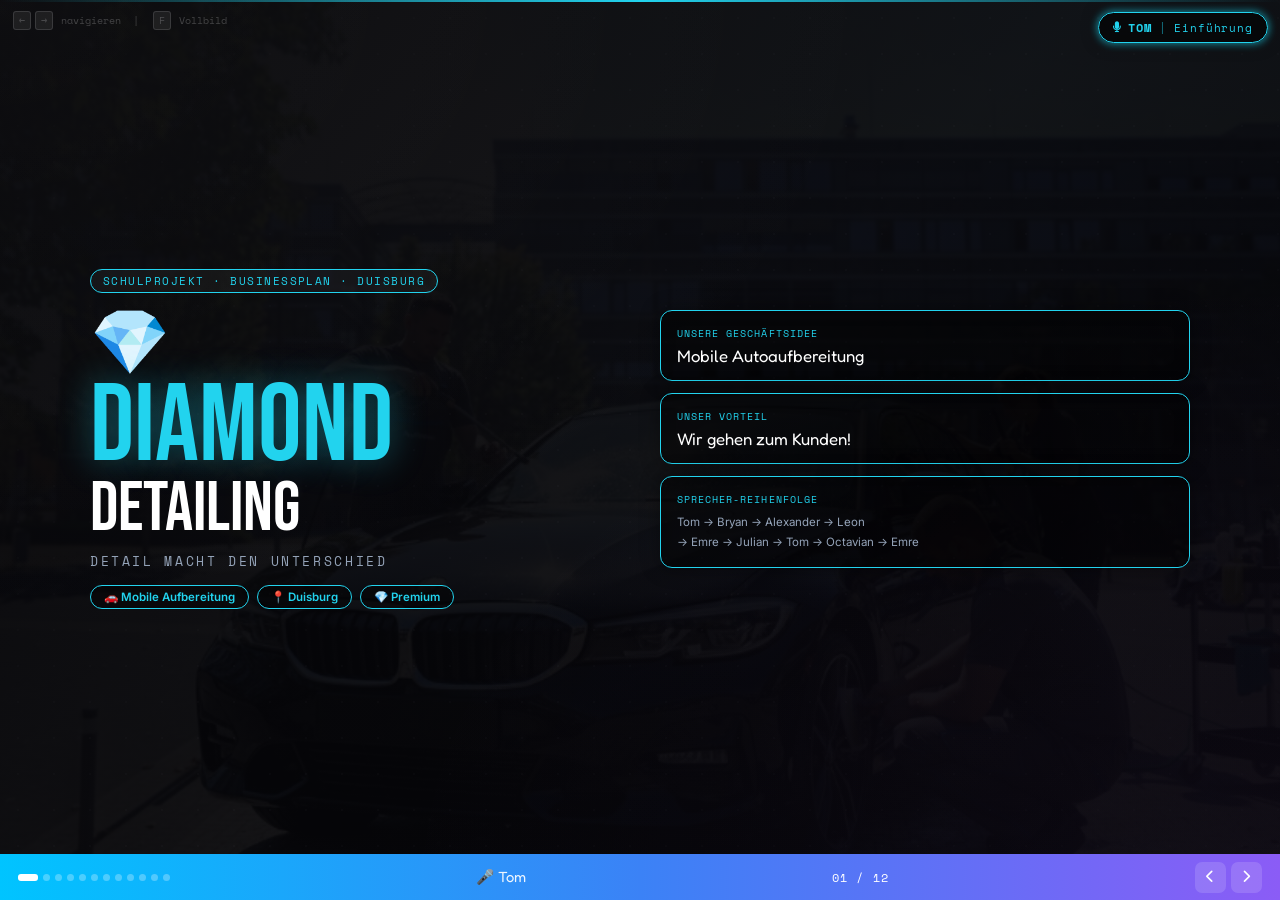
==== commit 25ae142d: "Add files via upload" ====
--- a/praesentation.html
+++ b/praesentation.html
@@ -331,7 +331,13 @@
     <div class="scanline"></div>
     <div class="spk-badge"><i class="fa fa-microphone"></i><span class="name">BRYAN</span><span style="opacity:.6">|</span>Dienstleistungen</div>
 
-    <div class="slide-inner">
+    <!-- Bryan Foto -->
+    <div style="position:absolute;top:14px;left:14px;z-index:20;display:flex;align-items:center;gap:10px;background:rgba(0,0,0,0.55);border:1px solid rgba(168,85,247,0.5);border-radius:40px;padding:5px 14px 5px 5px;backdrop-filter:blur(8px);box-shadow:0 0 18px rgba(168,85,247,0.25)">
+        <img src="bryan_photo.jpeg" alt="Bryan"
+            style="width:38px;height:38px;border-radius:50%;object-fit:cover;object-position:center top;border:2px solid #a855f7;filter:brightness(1.05) contrast(1.05);"
+            onerror="this.style.display='none'">
+        <span style="font-family:'Fredoka',sans-serif;font-size:.92rem;color:#a855f7;font-weight:600">Bryan</span>
+    </div>
         <div class="au d1">
             <span class="tag">Folie 03 · Produkt & Dienstleistung</span>
             <h2 class="h1">DIENST<span class="ac">LEISTUNGEN</span></h2>
@@ -384,6 +390,14 @@
 <div class="slide" id="s4" data-spk="bryan" data-label="🎤 Bryan – Geräte & Kosten">
     <div class="scanline"></div>
     <div class="spk-badge"><i class="fa fa-microphone"></i><span class="name">BRYAN</span><span style="opacity:.6">|</span>Geräte & Kosten</div>
+
+    <!-- Bryan Foto -->
+    <div style="position:absolute;top:14px;left:14px;z-index:20;display:flex;align-items:center;gap:10px;background:rgba(0,0,0,0.55);border:1px solid rgba(168,85,247,0.5);border-radius:40px;padding:5px 14px 5px 5px;backdrop-filter:blur(8px);box-shadow:0 0 18px rgba(168,85,247,0.25)">
+        <img src="bryan_photo.jpeg" alt="Bryan"
+            style="width:38px;height:38px;border-radius:50%;object-fit:cover;object-position:center top;border:2px solid #a855f7;filter:brightness(1.05) contrast(1.05);"
+            onerror="this.style.display='none'">
+        <span style="font-family:'Fredoka',sans-serif;font-size:.92rem;color:#a855f7;font-weight:600">Bryan</span>
+    </div>
 
     <div class="slide-inner">
         <div class="au d1">
@@ -498,61 +512,67 @@
             <h2 class="h1">PREISE & <span class="ac">UMSATZ</span></h2>
             <div class="divider"></div>
         </div>
-        <div class="two-col">
-            <div>
-                <div style="font-family:'Fredoka',sans-serif;font-size:.92rem;color:var(--ac);margin-bottom:9px" class="au d1">💰 Unsere Preisstruktur</div>
-                <div class="three-col au d2">
-                    <div class="pkg">
-                        <div class="pkg-name">Außenwäsche</div>
-                        <div class="pkg-val">80€</div>
-                        <div class="pkg-desc">Handwäsche, Felgen, Trocknung</div>
-                    </div>
-                    <div class="pkg feat">
-                        <div class="pkg-name">Komplett</div>
-                        <div class="pkg-val">150€</div>
-                        <div class="pkg-desc">Innen + Außen, alles inklusive</div>
-                    </div>
-                    <div class="pkg">
-                        <div class="pkg-name">Premium</div>
-                        <div class="pkg-val">250€</div>
-                        <div class="pkg-desc">Lackpolitur + Vollaufbereitung</div>
-                    </div>
-                </div>
-                <div class="au d3" style="margin-top:13px">
-                    <div style="font-family:'Fredoka',sans-serif;font-size:.92rem;color:var(--ac);margin-bottom:7px">📈 Umsatzplanung (realistisch)</div>
-                    <div class="costs">
-                        <div class="cr"><span class="cr-l">Privatkunden (Ø 20/Mo. × 115€)</span><span class="cr-v green">2.300 €</span></div>
-                        <div class="cr"><span class="cr-l">Firmenkunden (2 × 500€)</span><span class="cr-v green">1.000 €</span></div>
-                        <div class="cr"><span class="cr-l">Premium-Aufträge (Ø 3 × 250€)</span><span class="cr-v green">750 €</span></div>
-                        <div class="cr tot"><span class="cr-l">Monatlicher Umsatz (Ziel)</span><span class="cr-v ac-col">~4.050 €</span></div>
-                    </div>
-                </div>
-            </div>
-            <div>
-                <ul class="bullets au d2" style="margin-bottom:14px">
-                    <li><strong>Langsam starten</strong> – realistisch planen, nicht überschätzen</li>
-                    <li>Firmen brauchen saubere Fahrzeuge für ihr <strong>Image</strong></li>
-                    <li>Ältere Menschen profitieren, da <strong>wir zu ihnen kommen</strong></li>
-                    <li>Empfehlungsprogramm: <strong>10% Rabatt</strong> für Weiterempfehlungen</li>
-                    <li>B2B-Verträge für <strong>stabile monatliche Einnahmen</strong></li>
-                </ul>
-                <div class="au d3" style="display:grid;grid-template-columns:1fr 1fr;gap:10px">
-                    <div class="stat">
-                        <div class="stat-n">48K</div>
-                        <div class="stat-u">€ / JAHR</div>
-                        <div class="stat-d">Jahresumsatz Ziel (Jahr 1)</div>
-                    </div>
-                    <div class="stat">
-                        <div class="stat-n" style="font-size:2rem">Monat 4</div>
-                        <div class="stat-u">BREAK-EVEN</div>
-                        <div class="stat-d">Ab wann wir Gewinn machen</div>
-                    </div>
-                </div>
-                <div class="au d4" style="margin-top:10px">
-                    <div class="img-frame" style="height:140px">
-                        <img src="before_wheels_new.png" alt="Vorher Felgen" onerror="this.src='before.jpg'">
-                        <div class="img-cap">Vorher – Nachher: Der Unterschied ist deutlich sichtbar</div>
-                    </div>
+
+        <!-- FAHRZEUGKLASSEN HEADER -->
+        <div class="au d2" style="display:grid;grid-template-columns:140px 1fr 1fr 1fr 1fr;gap:6px;align-items:center;margin-bottom:6px">
+            <div></div>
+            <div style="text-align:center;font-size:1.6rem">🚗<div style="font-size:.68rem;font-family:'Space Mono',monospace;color:var(--muted);margin-top:2px">Klein</div></div>
+            <div style="text-align:center;font-size:1.6rem">🚘<div style="font-size:.68rem;font-family:'Space Mono',monospace;color:var(--muted);margin-top:2px">Limousine</div></div>
+            <div style="text-align:center;font-size:1.6rem">🚙<div style="font-size:.68rem;font-family:'Space Mono',monospace;color:var(--muted);margin-top:2px">SUV / Groß</div></div>
+            <div style="text-align:center;font-size:1.6rem">🚐<div style="font-size:.68rem;font-family:'Space Mono',monospace;color:var(--muted);margin-top:2px">Van / Sprinter</div></div>
+        </div>
+
+        <!-- BASIC PAKET -->
+        <div class="au d3" style="display:grid;grid-template-columns:140px 1fr 1fr 1fr 1fr;gap:6px;align-items:center;background:rgba(255,255,255,0.02);border:1px solid rgba(255,255,255,0.07);border-radius:10px;padding:10px 12px;margin-bottom:6px">
+            <div>
+                <div style="font-family:'Fredoka',sans-serif;font-size:.95rem;color:var(--ac)">Basic</div>
+                <div style="font-size:.65rem;color:var(--muted);line-height:1.4;margin-top:2px">Außenwäsche, Felgen, Innenreinigung, Saugen, Cockpit</div>
+            </div>
+            <div style="text-align:center;font-family:'Bebas Neue',sans-serif;font-size:1.6rem;color:white">150€</div>
+            <div style="text-align:center;font-family:'Bebas Neue',sans-serif;font-size:1.6rem;color:white">220€</div>
+            <div style="text-align:center;font-family:'Bebas Neue',sans-serif;font-size:1.6rem;color:white">250€</div>
+            <div style="text-align:center;font-family:'Bebas Neue',sans-serif;font-size:1.6rem;color:white">280€</div>
+        </div>
+
+        <!-- SUPERIOR PAKET -->
+        <div class="au d4" style="display:grid;grid-template-columns:140px 1fr 1fr 1fr 1fr;gap:6px;align-items:center;background:rgba(34,211,238,0.04);border:1px solid rgba(34,211,238,0.25);border-radius:10px;padding:10px 12px;margin-bottom:6px;position:relative">
+            <div style="position:absolute;top:-9px;left:14px;background:var(--ac);color:#000;font-size:.58rem;font-weight:700;font-family:'Space Mono',monospace;padding:2px 9px;border-radius:8px;letter-spacing:.08em">★ BELIEBT</div>
+            <div>
+                <div style="font-family:'Fredoka',sans-serif;font-size:.95rem;color:var(--ac)">Superior</div>
+                <div style="font-size:.65rem;color:var(--muted);line-height:1.4;margin-top:2px">+ Flugrost, Teer, Felgenglanz, Polster, Himmel, Fußmatten</div>
+            </div>
+            <div style="text-align:center;font-family:'Bebas Neue',sans-serif;font-size:1.6rem;color:var(--ac)">290€</div>
+            <div style="text-align:center;font-family:'Bebas Neue',sans-serif;font-size:1.6rem;color:var(--ac)">350€</div>
+            <div style="text-align:center;font-family:'Bebas Neue',sans-serif;font-size:1.6rem;color:var(--ac)">440€</div>
+            <div style="text-align:center;font-family:'Bebas Neue',sans-serif;font-size:1.6rem;color:var(--ac)">490€</div>
+        </div>
+
+        <!-- PREMIUM PAKET -->
+        <div class="au d5" style="display:grid;grid-template-columns:140px 1fr 1fr 1fr 1fr;gap:6px;align-items:center;background:rgba(251,191,36,0.04);border:1px solid rgba(251,191,36,0.2);border-radius:10px;padding:10px 12px;margin-bottom:12px">
+            <div>
+                <div style="font-family:'Fredoka',sans-serif;font-size:.95rem;color:#fbbf24">Premium</div>
+                <div style="font-size:.65rem;color:var(--muted);line-height:1.4;margin-top:2px">+ Hochglanzpolitur, Versiegelung, Leder, Motorwäsche</div>
+            </div>
+            <div style="text-align:center;font-family:'Bebas Neue',sans-serif;font-size:1.6rem;color:#fbbf24">390€</div>
+            <div style="text-align:center;font-family:'Bebas Neue',sans-serif;font-size:1.6rem;color:#fbbf24">450€</div>
+            <div style="text-align:center;font-family:'Bebas Neue',sans-serif;font-size:1.6rem;color:#fbbf24">540€</div>
+            <div style="text-align:center;font-family:'Bebas Neue',sans-serif;font-size:1.6rem;color:#fbbf24">590€</div>
+        </div>
+
+        <!-- UMSATZ ROW -->
+        <div class="au d6" style="display:grid;grid-template-columns:1fr 1fr 1fr;gap:10px">
+            <div class="costs" style="grid-column:1/3">
+                <div style="font-family:'Fredoka',sans-serif;font-size:.85rem;color:var(--ac);margin-bottom:6px">📈 Umsatzplanung (realistisches Ziel nach Anlaufphase)</div>
+                <div class="cr"><span class="cr-l">Basic-Aufträge (Ø 8/Mo. × 200€)</span><span class="cr-v green">1.600 €</span></div>
+                <div class="cr"><span class="cr-l">Superior-Aufträge (Ø 4/Mo. × 380€)</span><span class="cr-v green">1.520 €</span></div>
+                <div class="cr"><span class="cr-l">Premium-Aufträge (Ø 1/Mo. × 470€)</span><span class="cr-v green">470 €</span></div>
+                <div class="cr tot"><span class="cr-l">Monatlicher Umsatz (Ziel Monat 6+)</span><span class="cr-v ac-col">~3.590 €</span></div>
+            </div>
+            <div style="display:flex;flex-direction:column;gap:8px">
+                <div class="stat" style="flex:1"><div class="stat-n" style="font-size:1.6rem">Monat 1–3</div><div class="stat-u">AUFBAUPHASE</div><div class="stat-d">Erste Kunden gewinnen, Abläufe einüben</div></div>
+                <div style="padding:8px 10px;background:rgba(74,222,128,.06);border:1px solid rgba(74,222,128,.2);border-radius:8px;text-align:center">
+                    <div style="font-size:.62rem;font-family:'Space Mono',monospace;color:#4ade80">INDIVIDUELL</div>
+                    <div style="font-size:.76rem;color:var(--muted);margin-top:2px">Preis auf Anfrage je nach Umfang</div>
                 </div>
             </div>
         </div>
@@ -566,6 +586,14 @@
     <div class="hero-bg"><img src="duisburg_bg.png" alt="Duisburg" style="opacity:.1"></div>
     <div class="scanline"></div>
     <div class="spk-badge"><i class="fa fa-microphone"></i><span class="name">LEON</span><span style="opacity:.6">|</span>Standort & Vans</div>
+
+    <!-- Leon Foto: oben links als floating card -->
+    <div style="position:absolute;top:14px;left:14px;z-index:20;display:flex;align-items:center;gap:10px;background:rgba(0,0,0,0.55);border:1px solid rgba(59,130,246,0.5);border-radius:40px;padding:5px 14px 5px 5px;backdrop-filter:blur(8px);box-shadow:0 0 18px rgba(59,130,246,0.25)">
+        <img src="leon_photo.jpeg" alt="Leon" onerror="this.style.display='none'"
+            style="width:38px;height:38px;border-radius:50%;object-fit:cover;object-position:center top;border:2px solid #3b82f6;filter:brightness(1.05) contrast(1.05);"
+            onerror="this.style.display='none'">
+        <span style="font-family:'Fredoka',sans-serif;font-size:.92rem;color:#3b82f6;font-weight:600">Leon</span>
+    </div>
 
     <div class="slide-inner" style="position:relative;z-index:5">
         <div class="au d1">
@@ -598,9 +626,11 @@
             <div>
                 <div style="font-family:'Fredoka',sans-serif;font-size:.92rem;color:var(--ac);margin-bottom:7px" class="au d2">🚐 Unsere Fahrzeuge (VW Transporter)</div>
                 <div class="au d3">
-                    <div class="img-frame" style="height:190px;background:rgba(255,255,255,.05)">
-                        <img src="diamond_vans.png" alt="Diamond Detailing Vans" style="object-fit:contain;padding:10px" onerror="this.style.display='none'">
-                        <div class="img-cap">🚐 Diamond Detailing – Mit unseren gebrandeten Vans zum Kunden</div>
+                    <div style="position:relative;border-radius:14px;overflow:hidden;background:transparent;border:1px solid rgba(59,130,246,0.3);box-shadow:0 0 30px rgba(59,130,246,0.2),0 0 60px rgba(34,211,238,0.08);padding:6px 10px 2px">
+                        <img src="diamond_vans.png" alt="Diamond Detailing Vans"
+                            style="width:100%;height:210px;object-fit:contain;display:block;mix-blend-mode:lighten;filter:drop-shadow(0 0 18px rgba(34,211,238,0.5)) drop-shadow(0 4px 24px rgba(59,130,246,0.4)) brightness(1.08) contrast(1.05);"
+                            onerror="this.parentElement.style.display='none'">
+                        <div style="position:absolute;bottom:0;left:0;right:0;padding:5px 12px;background:linear-gradient(to top,rgba(5,5,8,.85),transparent);font-size:.68rem;font-family:'Space Mono',monospace;color:#3b82f6;text-align:center;letter-spacing:.08em">🚐 DIAMOND DETAILING – DIREKT ZU DIR</div>
                     </div>
                 </div>
                 <div class="au d4" style="margin-top:10px">
@@ -921,14 +951,14 @@
                 <div style="font-family:'Fredoka',sans-serif;font-size:.92rem;color:var(--ac);margin-bottom:7px" class="au d1">💰 Gesamtkosten Überblick</div>
                 <div class="costs au d2">
                     <div class="cr"><span class="cr-l">🔧 Geräte (Erstausstattung)</span><span class="cr-v amber">~1.300 €</span></div>
-                    <div class="cr"><span class="cr-l">🚐 1–2 Vans (gebraucht)</span><span class="cr-v amber">~10.000–14.000 €</span></div>
+                    <div class="cr"><span class="cr-l">🚐 1 Van gebraucht (Start)</span><span class="cr-v amber">~8.000–12.000 €</span></div>
+                    <div class="cr"><span class="cr-l">🔨 Van-Umbau & Ausstattung</span><span class="cr-v amber">~1.000–2.000 €</span></div>
                     <div class="cr"><span class="cr-l">📣 Marketing + Website</span><span class="cr-v amber">~500 €</span></div>
-                    <div class="cr"><span class="cr-l">⚖️ Gewerbeanmeldung + AGB</span><span class="cr-v amber">~100 €</span></div>
+                    <div class="cr"><span class="cr-l">⚖️ Gewerbeanmeldung</span><span class="cr-v amber">~20–60 €</span></div>
                     <div class="cr"><span class="cr-l">🛡️ Versicherungen (Jahr 1)</span><span class="cr-v amber">~2.000 €</span></div>
-                    <div class="cr"><span class="cr-l">💧 Umwelt (Auffangmatten etc.)</span><span class="cr-v amber">~800 €</span></div>
-                    <div class="cr tot"><span class="cr-l">GESAMT ohne GmbH</span><span class="cr-v ac-col">~15.000–20.000 €</span></div>
-                    <div class="cr" style="background:rgba(249,115,22,.06);border:1px solid rgba(249,115,22,.22);border-radius:8px;margin-top:3px"><span class="cr-l">+ GmbH-Gründung (optional)</span><span class="cr-v orange">+~26.000 €</span></div>
-                    <div class="cr tot" style="border-color:rgba(251,191,36,.5)"><span class="cr-l">GESAMT mit GmbH</span><span class="cr-v" style="color:var(--ac);font-size:.95rem">~40.000–50.000 €</span></div>
+                    <div class="cr"><span class="cr-l">💧 Auffangmatten & Umwelt</span><span class="cr-v amber">~800 €</span></div>
+                    <div class="cr tot"><span class="cr-l">GESAMT zum Start</span><span class="cr-v ac-col">~13.600–18.600 €</span></div>
+                    <div class="cr" style="background:rgba(249,115,22,.06);border:1px solid rgba(249,115,22,.22);border-radius:8px;margin-top:3px"><span class="cr-l">+ GmbH-Gründung (Zukunft, optional)</span><span class="cr-v orange">+~26.000 €</span></div>
                 </div>
             </div>
             <div>
@@ -938,12 +968,12 @@
                 </div>
                 <div class="au d3" style="font-family:'Fredoka',sans-serif;font-size:.92rem;color:var(--ac);margin-bottom:7px">🚀 Unsere Zukunftsvision</div>
                 <ul class="bullets au d4" style="margin-bottom:12px">
-                    <li><strong>Klein starten</strong> – Risiko gering halten, realistisch planen</li>
-                    <li><strong>Erste Kosten</strong> – ca. 15.000–20.000€ ohne GmbH</li>
-                    <li><strong>Mit GmbH</strong> – ca. 40.000–50.000€ Gesamtkosten</li>
-                    <li><strong>Wachsen</strong> – mehr Kunden, mehr Vans, mehr Mitarbeiter</li>
-                    <li><strong>Expansion</strong> – Essen, Düsseldorf, ganz NRW</li>
-                    <li><strong>Langfristig</strong> – fester Standort oder eigene Waschanlage</li>
+                    <li><strong>Klein starten</strong> – mit 1 Van, realistisch wachsen</li>
+                    <li><strong>Startkapital</strong> – ca. 13.600–18.600 € zum Einstieg</li>
+                    <li><strong>Monat 1–3</strong> – erste Kunden gewinnen, Abläufe einspielen</li>
+                    <li><strong>Wachsen</strong> – mehr Aufträge, zweiter Van, Festkunden</li>
+                    <li><strong>Expansion</strong> – Duisburg, dann weiteres Ruhrgebiet</li>
+                    <li><strong>Langfristig</strong> – fester Standort oder GmbH-Gründung</li>
                 </ul>
                 <div class="au d5 ac-card" style="text-align:center">
                     <div style="font-family:'Fredoka',sans-serif;font-size:1.3rem;margin-bottom:4px">Vielen Dank für Ihre Aufmerksamkeit! 🙏</div>
